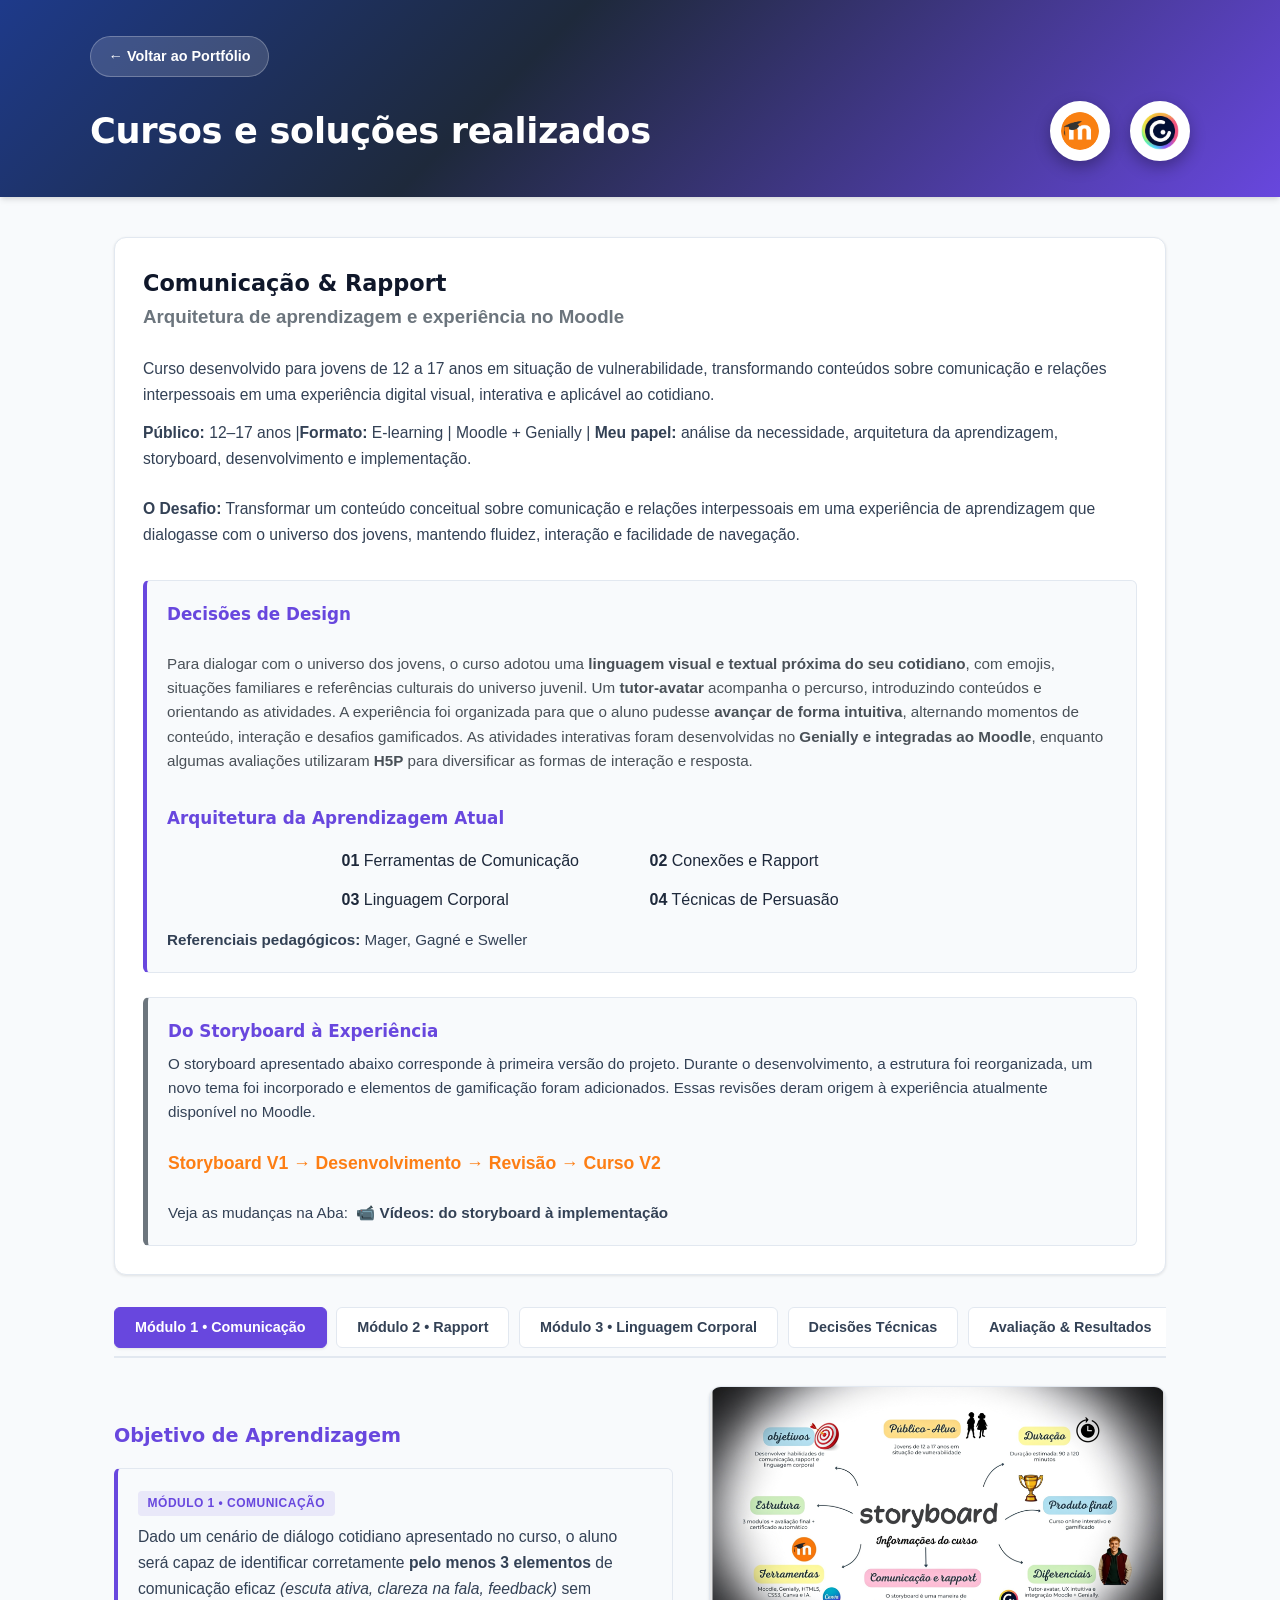
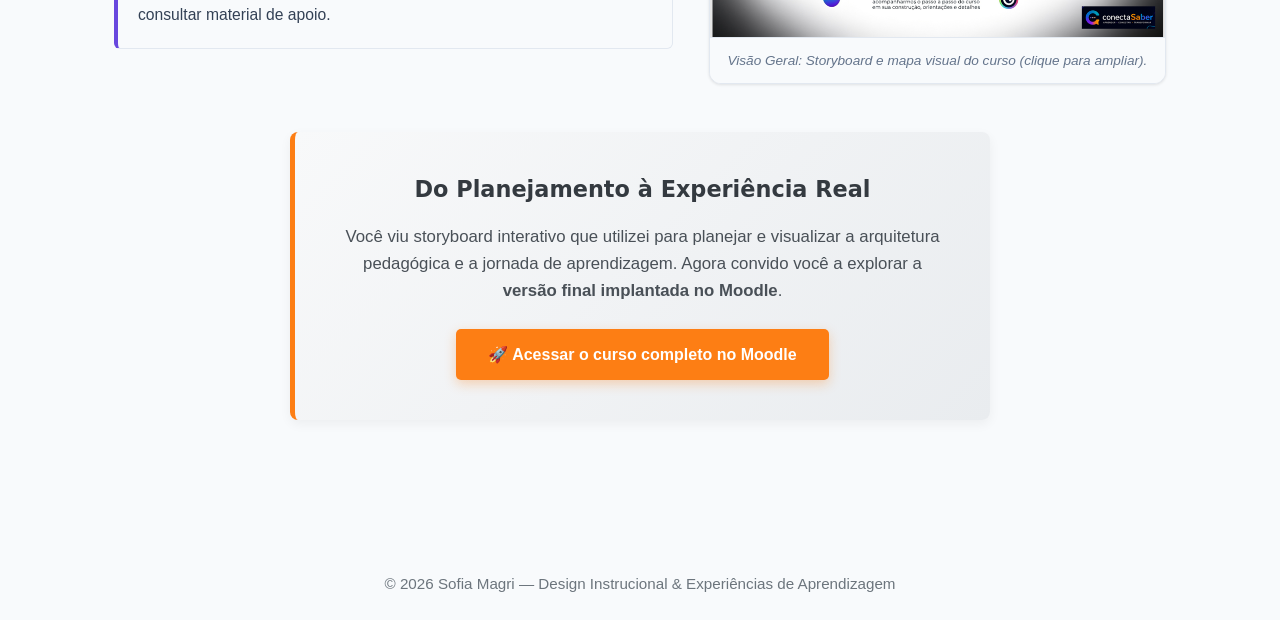
==== cursosesolucoes.html @ 4527cb28 "Add files via upload" ====
<!DOCTYPE html>
<html lang="pt-br">
<head>
    <meta charset="UTF-8">
    <meta name="viewport" content="width=device-width, initial-scale=1.0">
    <link rel="stylesheet" href="style.css">
    <link rel="stylesheet" href="cursosesolucoes.css">
    <link rel="icon" href="Imagens/html.ico.ico" type="image/x-icon">
    <title>Cursos e Soluções | Sofia Magri</title>
    <style>
        .rodape {
            text-align: center;
            padding: 2.5rem 1rem 1.5rem 1rem;
            color: #6c757d;
            font-size: 0.95rem;
            width: 100%;
        }

        /* Bloco de CTA centralizado */
        .container-cta-unico {
            margin: 3rem auto;
            max-width: 700px;
        }

        .cta-valor-moodle {
            background: linear-gradient(135deg, #f8f9fa 0%, #e9ecef 100%);
            border-left: 5px solid #fd7e14;
            padding: 2.5rem;
            border-radius: 8px;
            box-shadow: 0 4px 12px rgba(0,0,0,0.05);
            text-align: center;
        }

        .cta-valor-moodle h3 {
            color: #343a40;
            margin-bottom: 1rem;
            font-size: 1.4rem;
        }

        .cta-valor-moodle p {
            color: #495057;
            font-size: 1.05rem;
            line-height: 1.6;
            margin-bottom: 1.5rem;
        }

        .btn-moodle-destaque {
            display: inline-block;
            background-color: #fd7e14;
            color: #ffffff;
            padding: 0.8rem 2rem;
            border-radius: 5px;
            text-decoration: none;
            font-weight: bold;
            transition: background-color 0.2s ease, transform 0.2s ease;
        }

        .btn-moodle-destaque:hover {
            background-color: #e66c0d;
            transform: translateY(-2px);
        }
        
        /* Estilos auxiliares para listas nos novos cards */
        .lista-design {
            text-align: left;
            margin: 1rem auto;
            max-width: 600px;
            padding-left: 20px;
            line-height: 1.6;
        }
        .lista-arquitetura {
            text-align: left;
            list-style-type: none;
            margin: 1rem auto;
            max-width: 600px;
            padding: 0;
            line-height: 1.6;
        }
    </style>
</head>
<body>

    <!-- CABEÇALHO DO PROJETO -->
    <header class="header-projeto">
        <div class="header-inner">
            <nav class="nav-topo">
                <a href="index.html">← Voltar ao Portfólio</a>
            </nav>

            <div class="header-conteudo">
                <h1>Cursos e soluções realizados</h1>

                <!-- LOGOS EM DESTAQUE -->
                <div class="logos-integracao">
                    <img src="Imagens/moodle.png" alt="Logo Moodle" title="Integração Moodle">
                    <img src="Imagens/Genially.jpg" alt="Logo Genially" title="Conteúdo Interativo Genially">
                </div>
            </div>
        </div>
    </header>

    <main class="container-principal">

        <!-- INTRODUÇÃO & OBJETIVO GERAL -->
        <section class="secao-intro">
            <h2>Comunicação & Rapport </h2>
            <h3 style="color: #6c757d; margin-bottom: 1.5rem;">Arquitetura de aprendizagem e experiência no Moodle</h3>
            
            <p>Curso desenvolvido para jovens de 12 a 17 anos em situação de vulnerabilidade, transformando conteúdos sobre comunicação e relações interpessoais em uma experiência digital visual, interativa e aplicável ao cotidiano.</p>
            <p><strong>Público:</strong> 12–17 anos |<strong>Formato:</strong> E-learning |  Moodle + Genially |<strong> Meu papel:</strong> análise da necessidade, arquitetura da aprendizagem, storyboard, desenvolvimento e implementação.</p>

            <p style="margin-top: 1.5rem;"><strong>O Desafio:</strong> Transformar um conteúdo conceitual sobre comunicação e relações interpessoais em uma experiência de aprendizagem que dialogasse com o universo dos jovens, mantendo fluidez, interação e facilidade de navegação.</p>

            <!-- CARD 1: ARQUITETURA E DESIGN -->
            <div class="card-objetivo-geral" style="margin-top: 2rem;">
                <h3>Decisões de Design</h3>
                
                <p style="text-align: left; margin: 1.5rem 0; line-height: 1.6; color: #495057;">
                    Para dialogar com o universo dos jovens, o curso adotou uma <b>linguagem visual e textual próxima do seu cotidiano</b>, com emojis, situações familiares e referências culturais do universo juvenil. Um <b>tutor-avatar</b> acompanha o percurso, introduzindo conteúdos e orientando as atividades. A experiência foi organizada para que o aluno pudesse <b>avançar de forma intuitiva</b>, alternando momentos de conteúdo, interação e desafios gamificados. As atividades interativas foram desenvolvidas no <b>Genially e integradas ao Moodle</b>, enquanto algumas avaliações utilizaram <b>H5P</b> para diversificar as formas de interação e resposta.
                </p>

                <h3 style="margin-top: 2rem;">Arquitetura da Aprendizagem Atual</h3>
                
                <ul class="lista-arquitetura" style="display: grid; grid-template-columns: 1fr 1fr; gap: 0.8rem 1rem; text-align: left;">
                    <li><strong>01</strong> Ferramentas de Comunicação</li>
                    <li><strong>02</strong> Conexões e Rapport</li>
                    <li><strong>03</strong> Linguagem Corporal</li>
                    <li><strong>04</strong> Técnicas de Persuasão</li>
                </ul>
                
                <p style="margin-top: 1rem; text-align: left;"><strong>Referenciais pedagógicos:</strong> Mager, Gagné e Sweller</p>
            </div>
            
            <!-- CARD 2: STORYBOARD -->
            <div class="card-objetivo-geral" style="margin-top: 1.5rem; border-left: 5px solid #6c757d;">
                <h3>Do Storyboard à Experiência</h3>
                <p>O storyboard apresentado abaixo corresponde à primeira versão do projeto. Durante o desenvolvimento, a estrutura foi reorganizada, um novo tema foi incorporado e elementos de gamificação foram adicionados. Essas revisões deram origem à experiência atualmente disponível no Moodle.</p>
                <p style="margin: 1.5rem 0; font-weight: bold; font-size: 1.1rem; color: #fd7e14;">
                    Storyboard V1 &rarr; Desenvolvimento &rarr; Revisão &rarr; Curso V2
                </p>
                <p>Veja as mudanças na Aba: &nbsp;<strong>📹 Vídeos: do storyboard à implementação</strong></p>
            </div>
        </section>

        <!-- MENU DE NAVEGAÇÃO POR ABAS -->
        <div class="tabs-navegacao">
            <button class="tab-btn active" onclick="openTab(event, 'tab-mod1')">Módulo 1 • Comunicação</button>
            <button class="tab-btn" onclick="openTab(event, 'tab-mod2')">Módulo 2 • Rapport</button>
            <button class="tab-btn" onclick="openTab(event, 'tab-mod3')">Módulo 3 • Linguagem Corporal</button>
            <button class="tab-btn" onclick="openTab(event, 'tab-tecnicas')">Decisões Técnicas</button>
            <button class="tab-btn" onclick="openTab(event, 'tab-avaliacao')">Avaliação & Resultados</button>
            <button class="tab-btn" onclick="openTab(event, 'tab-video')">Vídeos: do Storyboard à implementação</button>
        </div>

        <!-- ABA 1: MÓDULO 1 -->
        <div id="tab-mod1" class="tab-pane active">
            <div class="grid-conteudo">
                <article class="conteudo-texto">
                    <h3>Objetivo de Aprendizagem</h3>
                    <div class="card-objetivo-modulo">
                        <span class="badge-modulo">Módulo 1 • Comunicação</span>
                        <p>Dado um cenário de diálogo cotidiano apresentado no curso, o aluno será capaz de identificar corretamente <strong>pelo menos 3 elementos</strong> de comunicação eficaz <em>(escuta ativa, clareza na fala, feedback)</em> sem consultar material de apoio.</p>
                    </div>
                </article>
                <aside class="sidebar-galeria">
                    <figure class="card-img">
                        <img src="Imagens/storyboard.png" alt="Capa Storyboard" class="zoomable">
                        <figcaption>Visão Geral: Storyboard e mapa visual do curso (clique para ampliar).</figcaption>
                    </figure>
                </aside>
            </div>
        </div>

        <!-- ABA 2: MÓDULO 2 -->
        <div id="tab-mod2" class="tab-pane">
            <div class="grid-conteudo">
                <article class="conteudo-texto">
                    <h3>Objetivo de Aprendizagem</h3>
                    <div class="card-objetivo-modulo">
                        <span class="badge-modulo orange-badge">Módulo 2 • Rapport</span>
                        <p>Diante de uma situação simulada de primeiro contato ou conflito leve, o aluno será capaz de aplicar <strong>pelo menos 2 técnicas</strong> de rapport trabalhadas no módulo <em>(espelhamento, validação emocional)</em> para propor uma resposta de aproximação empática.</p>
                    </div>
                </article>
                <aside class="sidebar-galeria">
                    <figure class="card-img">
                        <img src="Imagens/Slide_2.png" alt="Slide 2 Módulo 2" class="zoomable">
                        <figcaption>Painel de Boas-Vindas: Usabilidade e identidade visual do curso.</figcaption>
                    </figure>
                </aside>
            </div>
        </div>

        <!-- ABA 3: MÓDULO 3 -->
        <div id="tab-mod3" class="tab-pane">
            <div class="grid-conteudo">
                <article class="conteudo-texto">
                    <h3>Objetivo de Aprendizagem</h3>
                    <div class="card-objetivo-modulo">
                        <span class="badge-modulo">Módulo 3 • Linguagem Corporal</span>
                        <p>A partir de imagens ou vídeos curtos de interação social, o aluno será capaz de reconhecer corretamente <strong>pelo menos 4 sinais</strong> não-verbais <em>(postura, expressão facial, gestos, contato visual)</em> e relacioná-los ao estado emocional provável da pessoa.</p>
                    </div>
                </article>
                <aside class="sidebar-galeria">
                    <figure class="card-img">
                        <img src="Imagens/Slide_3.png" alt="Slide 3 Módulo 3" class="zoomable">
                        <figcaption>UX Pedagógica: Estrutura dos módulos e navegação do curso.</figcaption>
                    </figure>
                </aside>
            </div>
        </div>

        <!-- ABA 4: DECISÕES TÉCNICAS -->
        <div id="tab-tecnicas" class="tab-pane">
            <div class="grid-conteudo">
                <article class="conteudo-texto">
                    <h3>Integração & Arquitetura</h3>
                    <div class="card-objetivo-modulo">
                        <p>A integração entre MoodleCloud e Genially foi feita via recurso página sempre com incorporação, para o aluno não sair do AVA, permitindo que o tutor-avatar conduzisse o aluno entre as duas plataformas sem ruptura de experiência. O sistema de certificação automática foi configurado no Livro de Notas do Moodle, atribuindo peso por atividade conforme sua relevância para a nota final.</p>
                    </div>
                </article>
                <aside class="sidebar-galeria">
                    <figure class="card-img">
                        <img src="Imagens/Slide_4.jfif" alt="Slide 14 Decisões Técnicas" class="zoomable">
                        <figcaption>Arquitetura de Integração e Recursos de onboarding do Curso.</figcaption>
                    </figure>
                </aside>
            </div>
        </div>

        <!-- ABA 5: AVALIAÇÃO E RESULTADOS -->
        <div id="tab-avaliacao" class="tab-pane">
            <div class="grid-conteudo">
                <article class="conteudo-texto">
                    <h3>Impacto e Métricas</h3>
                    <div class="card-objetivo-modulo">
                        <p>Ao longo do curso, os alunos foram submetidos a avaliações formativas e somativas — fóruns, envio de tarefas em PDF, wikis — incluindo uma ação prática em encontro presencial.</p>
                        <p style="margin-top: 0.6rem;">Dos 16 alunos da primeira turma, os monitores reportaram avanço perceptível na comunicação dos cursandos; 2 deles obtiveram até mesmo bom desempenho em entrevistas de emprego logo após a conclusão do curso.</p>
                    </div>
                </article>
                <aside class="sidebar-galeria">
                    <figure class="card-img">
                        <img src="Imagens/slide_17.jfif" alt="Slide 17 Resultados" class="zoomable">
                        <figcaption>Gestão LMS: Configuração de avaliação no Livro de Notas.</figcaption>
                    </figure>
                </aside>
            </div>
        </div>
        
        <!-- ABA 6: VÍDEO (NOVO LAYOUT COM CARDS LADO A LADO) -->
        <div id="tab-video" class="tab-pane">
            <div class="grid-conteudo" style="display: block;">
                <article class="conteudo-texto" style="width: 100%;">
                    
                    <!-- TEXTO INTRODUTÓRIO SUPERIOR -->
                    <div style="margin-bottom: 2.5rem;">
                        <h3>Do Planejamento à Experiência Real: A Evolução do Projeto</h3>
                        <div class="card-objetivo-modulo" style="padding-top: 1.5rem; background: transparent; border: none; box-shadow: none; padding-left: 0; padding-right: 0;">
                            <p>Transformar um storyboard em uma experiência de aprendizagem no Moodle exige adaptar o planejamento às possibilidades do ambiente e à experiência de navegação do aluno.</p>
                            <p style="margin-top: 0.8rem;">Ao longo do desenvolvimento, a estrutura inicial (V1) foi refinada para incorporar maior fluidez na navegação, interações e elementos de gamificação, como avatar, níveis, ranking e recompensas.</p>
                            
                            <div style="margin-top: 1rem; padding-left: 1rem; border-left: 3px solid #fd7e14;">
                                <p style="font-weight: bold; color: #343a40; margin-bottom: 0.3rem;">V1 &rarr; V2</p>
                                <p style="margin-bottom: 0.3rem; color: #495057;">Storyboard e estrutura inicial &rarr; Experiência navegável e interativa</p>
                                <p style="font-size: 0.95rem; color: #6c757d;">Principais refinamentos: navegação &middot; interação &middot; gamificação &middot; progressão</p>
                            </div>

                            <p style="margin-top: 1rem;">O resultado é a versão final (V2), em que as decisões de Design Instrucional se traduzem em uma experiência digital mais interativa e orientada à progressão do aluno.</p>
                            <p style="margin-top: 0.8rem; font-weight: bold; color: #fd7e14;">A evolução do projeto pode ser observada na comparação entre as versões V1 e V2. Os walkthroughs abaixo complementam essa análise, apresentando as principais decisões e implementações:</p>
                        </div>
                    </div>

                    <!-- GRID DOS VÍDEOS (DUAS COLUNAS) -->
                    <div style="display: grid; grid-template-columns: repeat(auto-fit, minmax(320px, 1fr)); gap: 2rem;">
                        
                        <!-- CARD 1 -->
                        <div style="background-color: #ffffff; border: 1px solid #e9ecef; border-radius: 8px; padding: 1.5rem; box-shadow: 0 4px 6px rgba(0,0,0,0.05);">
                            <h4 style="color: #343a40; font-size: 1.1rem; margin-bottom: 1rem; border-bottom: 2px solid #fd7e14; padding-bottom: 0.5rem; display: inline-block;">🎬 Vídeo 1 — Do Storyboard à Primeira Implementação | 4:20 min</h4>
                            <p style="margin-top: 0.8rem; font-size: 0.95rem; color: #495057;">Apresento a configuração do ambiente Moodle e sua integração com o Genially, mostrando como o planejamento inicial se transforma em uma experiência navegável.</p>
                            <p style="margin-top: 1rem; font-weight: bold; font-size: 0.95rem; color: #343a40;">O que observar:</p>
                            
                            <ul class="lista-design" style="margin-top: 0.5rem; margin-bottom: 1.5rem; font-size: 0.9rem; color: #495057;">
                                <li>apresentação do avatar Léo como elemento de identificação e progressão;</li>
                                <li>organização hierárquica das informações na Aula 01;</li>
                                <li>primeiros elementos de gamificação;</li>
                                <li>atividades interativas desenvolvidas com H5P;</li>
                                <li>fóruns utilizados como espaços de interação e prática de competências socioemocionais.</li>
                            </ul>

                            <!-- IFRAME RESPONSIVO VÍDEO 1 -->
                            <div style="position: relative; padding-bottom: 56.25%; height: 0; overflow: hidden; border-radius: 6px;">
                                <iframe style="position: absolute; top: 0; left: 0; width: 100%; height: 100%;" src="https://www.youtube.com/embed/0l0Lg_sVTyk?si=ywVKsCvSYfIjBFLz" title="YouTube video player" frameborder="0" allow="accelerometer; autoplay; clipboard-write; encrypted-media; gyroscope; picture-in-picture; web-share" referrerpolicy="strict-origin-when-cross-origin" allowfullscreen></iframe>
                            </div>
                        </div>

                        <!-- CARD 2 -->
                        <div style="background-color: #ffffff; border: 1px solid #e9ecef; border-radius: 8px; padding: 1.5rem; box-shadow: 0 4px 6px rgba(0,0,0,0.05);">
                            <h4 style="color: #343a40; font-size: 1.1rem; margin-bottom: 1rem; border-bottom: 2px solid #fd7e14; padding-bottom: 0.5rem; display: inline-block;">🎬 Vídeo 2 — Refinamentos de Interação e Progressão | 5:42 min</h4>
                            <p style="margin-top: 0.8rem; font-size: 0.95rem; color: #495057;">Avanço para as aulas seguintes, mostrando como o conteúdo foi adaptado ao público jovem e às diferentes possibilidades de interação e avaliação.</p>
                            <p style="margin-top: 1rem; font-weight: bold; font-size: 0.95rem; color: #343a40;">O que observar:</p>
                            
                            <ul class="lista-design" style="margin-top: 0.5rem; margin-bottom: 1.5rem; font-size: 0.9rem; color: #495057;">
                                <li>timestamps para facilitar a navegação em vídeos mais longos;</li>
                                <li>recurso Livro para organizar conteúdos e estudos de caso em pequenas unidades;</li> 
                                <li>progressão da experiência por meio de níveis e recompensas;</li>
                                <li>desbloqueio de conteúdos em áudio, ampliando as possibilidades de interação com o conteúdo.</li>
                            </ul>

                            <!-- IFRAME RESPONSIVO VÍDEO 2 -->
                            <div style="position: relative; padding-bottom: 56.25%; height: 0; overflow: hidden; border-radius: 6px;">
                                <iframe style="position: absolute; top: 0; left: 0; width: 100%; height: 100%;" src="https://www.youtube.com/embed/GuyNO_a26iY?si=RYUrJyQaSaYZQ17O" title="YouTube video player" frameborder="0" allow="accelerometer; autoplay; clipboard-write; encrypted-media; gyroscope; picture-in-picture; web-share" referrerpolicy="strict-origin-when-cross-origin" allowfullscreen></iframe>
                            </div>
                        </div>
                    </div>

                    <!-- CAIXA DE MENSAGEM FINAL -->
                    <div style="background-color: #fff3cd; border-left: 4px solid #ffc107; padding: 1.5rem; margin-top: 3rem; border-radius: 4px; text-align: center;">
                        <p style="margin: 0; font-weight: bold; color: #856404; font-size: 1.1rem;">
                            Da V1 à V2, o storyboard deixa de ser apenas um plano de telas e passa a orientar uma experiência de aprendizagem real.
                        </p>
                    </div>

                </article>
            </div>
        </div>

        <!-- SEÇÃO FINAL: APENAS O CTA CENTRALIZADO -->
        <section class="container-cta-unico">
            <div class="cta-valor-moodle">
                <h3>Do Planejamento à Experiência Real</h3>
                <p>Você viu storyboard interativo que utilizei para planejar e visualizar a arquitetura pedagógica e a jornada de aprendizagem. Agora convido você a explorar a <strong>versão final implantada no Moodle</strong>.</p>
                <div>
                    <a href="#" target="_blank" class="btn-moodle-destaque">
                        🚀 Acessar o curso completo no Moodle
                    </a>
                </div>
            </div>
        </section>

    </main>

    <!-- MODAL DE ZOOM -->
    <div id="imageModal" class="modal">
        <span class="close-modal" id="btnCloseModal" title="Fechar visualização">&times;</span>
        <img class="modal-content" id="imgZoom" alt="Visualização ampliada">
        <div id="caption"></div>
    </div>

    <footer class="rodape">
        <p>© 2026 Sofia Magri —
        Design Instrucional &amp;
        Experiências de Aprendizagem</p>
    </footer>

    <script>
        function openTab(evt, tabId) {
            const tabPanes = document.querySelectorAll('.tab-pane');
            tabPanes.forEach(pane => pane.classList.remove('active'));
            const tabBtns = document.querySelectorAll('.tab-btn');
            tabBtns.forEach(btn => btn.classList.remove('active'));
            document.getElementById(tabId).classList.add('active');
            evt.currentTarget.classList.add('active');
        }

        const modal = document.getElementById("imageModal");
        const modalImg = document.getElementById("imgZoom");
        const captionText = document.getElementById("caption");
        const btnClose = document.getElementById("btnCloseModal");
        const images = document.querySelectorAll(".zoomable");

        images.forEach(img => {
            img.onclick = function () {
                modal.style.display = "flex";
                modalImg.src = this.src;
                captionText.innerHTML = this.nextElementSibling ? this.nextElementSibling.innerHTML : "";
            }
        });

        function closeModal() { modal.style.display = "none"; }
        btnClose.onclick = closeModal;
        modal.onclick = function (e) { if (e.target === modal || e.target === btnClose) closeModal(); }
        document.addEventListener('keydown', function (e) { if (e.key === 'Escape' && modal.style.display === 'flex') closeModal(); });
    </script>
</body>
</html>
---- style.css ----
/* ============================================================
   SOFIA MAGRI — PORTFÓLIO
   CSS ÚNICO — VERSÃO OTIMIZADA (HERO COMPACTO + CTA DINÂMICO)
   ============================================================ */


/* ============================================================
   VARIÁVEIS
   ============================================================ */

:root {
  --header-bg:
    linear-gradient(
      110deg,
      #1a2780 0%,
      #3535ab 50%,
      #6847de 100%
    );

  --body-bg: #f8fafc;
  --card-bg: #ffffff;
  --primary-purple: #5c3bc9;
  --primary-purple-light: #eef2ff;
  --accent-orange: #f26b1d;
  --accent-orange-dark: #d95a16;
  --text-dark: #1e293b;
  --text-muted: #64748b;
  --border-color: #e2e8f0;
  --font-title: 'Kaushan Script', cursive;
  --font-main: 'Plus Jakarta Sans', sans-serif;
}


/* ============================================================
   RESET
   ============================================================ */

* {
  box-sizing: border-box;
  margin: 0;
  padding: 0;
}

html {
  scroll-behavior: smooth;
}

body {
  background-color: var(--body-bg);
  color: var(--text-dark);
  font-family: var(--font-main);
  line-height: 1.6;
}


/* ============================================================
   HERO / CABEÇALHO (ALTURA REDUZIDA E COMPACTA)
   ============================================================ */

.top-header {
  background: var(--header-bg);
  color: #ffffff;
  padding: 2.2rem 1.5rem 4.8rem; /* Padding reduzido para diminuir a altura vertical */
  display: flex;
  justify-content: center;
  align-items: center;
  gap: 2.5rem;
  min-height: 180px; /* Reduzido de 250px */
}


/* ============================================================
   LOGO DA HERO
   ============================================================ */

.brand-logo {
  display: flex;
  align-items: center;
  justify-content: center;
  flex-shrink: 0;
}

.brand-logo img {
  height: 125px; /* Reduzido proporcionalmente para equilibrar o Hero */
  width: auto;
  max-width: 280px;
  object-fit: contain;
  display: block;
  filter: drop-shadow(0 4px 8px rgba(0, 0, 0, 0.18));
  transition: transform 0.3s ease;
}

.brand-logo img:hover {
  transform: scale(1.03);
}


/* ============================================================
   INFORMAÇÕES DA HERO
   ============================================================ */

.header-info {
  display: flex;
  flex-direction: column;
  justify-content: center;
}

.header-info h1 {
  font-family: var(--font-title);
  font-size: 2.8rem; /* Ajustado de 3.5rem para maior proporção */
  font-weight: 400;
  color: #ffffff;
  line-height: 1.1;
  margin-bottom: 0.2rem;
  text-shadow: 0 2px 4px rgba(0, 0, 0, 0.15);
}

.header-info p {
  font-size: 0.98rem;
  font-weight: 500;
  opacity: 0.95;
}

.header-info .separator {
  color: var(--accent-orange);
  margin: 0 0.45rem;
  font-weight: 800;
}


/* ============================================================
   FOTO + NAVEGAÇÃO
   ============================================================ */

.profile-nav-wrapper {
  max-width: 1050px;
  margin: -55px auto 3rem; /* Margem negativa recalibrada para a nova altura do Hero */
  display: flex;
  align-items: center;
  justify-content: center;
  gap: 1.8rem;
  padding: 0 1rem;
  position: relative;
  z-index: 5;
}


/* ============================================================
   FOTO DE PERFIL
   ============================================================ */

.profile-avatar {
  width: 155px; /* Reduzido levemente de 175px para alinhamento fluído */
  height: 155px;
  border-radius: 50%;
  border: 4px solid #ffffff;
  box-shadow: 0 6px 18px rgba(0, 0, 0, 0.12);
  object-fit: cover;
  background: #e2e8f0;
  transition: all 0.3s ease;
  flex-shrink: 0;
}

.profile-avatar:hover {
  border-color: var(--primary-purple);
  box-shadow: 0 6px 20px rgba(92, 59, 201, 0.35);
  transform: scale(1.03);
}


/* ============================================================
   NAVEGAÇÃO
   ============================================================ */

.nav-pill {
  background: #ffffff;
  padding: 0.5rem 0.8rem;
  border-radius: 50px;
  box-shadow: 0 4px 20px rgba(0, 0, 0, 0.06);
  display: flex;
  align-items: center;
  justify-content: center;
  gap: 0.4rem;
}

.nav-pill a {
  text-decoration: none;
  color: var(--text-muted);
  font-weight: 600;
  font-size: 0.95rem;
  padding: 0.6rem 1.2rem;
  border-radius: 30px;
  transition: all 0.2s ease;
  white-space: nowrap;
}

.nav-pill a.active {
  background: var(--primary-purple);
  color: #ffffff;
}

.nav-pill a:hover:not(.active) {
  color: var(--primary-purple);
  background: var(--primary-purple-light);
}


/* ============================================================
   CONTAINER PRINCIPAL
   ============================================================ */

.main-container {
  width: 100%;
  max-width: 950px;
  margin: 0 auto;
  padding: 0 1.5rem 4rem;
}


/* ============================================================
   FRASE PRINCIPAL
   ============================================================ */

.hero-statement {
  text-align: center;
  font-size: 1.55rem;
  font-weight: 800;
  color: var(--text-dark);
  max-width: 850px;
  margin: 2rem auto 1.8rem;
  line-height: 1.35;
  letter-spacing: -0.02em;
}


/* ============================================================
   PILLS DE COMPETÊNCIAS
   ============================================================ */

.pills-row {
  display: flex;
  justify-content: center;
  align-items: center;
  flex-wrap: wrap;
  gap: 0.6rem;
  margin-bottom: 3.8rem;
}

.tag-badge {
  background: #ffffff;
  border: 1px solid var(--border-color);
  color: var(--text-muted);
  padding: 0.45rem 1.1rem;
  border-radius: 20px;
  font-size: 0.88rem;
  font-weight: 600;
  transition: all 0.25s ease;
  cursor: default;
}

.tag-badge:hover {
  background-color: var(--primary-purple);
  color: #ffffff;
  border-color: var(--primary-purple);
  transform: translateY(-2px);
  box-shadow: 0 4px 12px rgba(92, 59, 201, 0.25);
}


/* ============================================================
   CARTÃO "POR QUE DESIGN INSTRUCIONAL?" + CTA ROXO PARA LARANJA
   ============================================================ */

.quote-card {
  background: #ffffff;
  border-left: 5px solid var(--accent-orange);
  padding: 2.2rem 2.5rem;
  border-radius: 0 16px 16px 0;
  box-shadow: 0 4px 16px rgba(0, 0, 0, 0.03);
  margin-bottom: 4rem;
}

.quote-card .card-subtitle {
  color: var(--accent-orange);
  font-size: 0.8rem;
  font-weight: 800;
  letter-spacing: 0.05em;
  text-transform: uppercase;
  margin-bottom: 0.8rem;
}

.quote-card h3 {
  font-size: 1.3rem;
  font-weight: 800;
  color: var(--text-dark);
  margin-bottom: 0.8rem;
  line-height: 1.4;
}

.quote-card p {
  color: var(--text-muted);
  font-size: 0.95rem;
  margin-bottom: 1.5rem;
}

/* CTA Estilizado: Padrão Roxo -> Hover Laranja */
.quote-card a.btn-quote,
.quote-card a {
  background-color: var(--primary-purple);
  color: #ffffff;
  padding: 0.75rem 1.4rem;
  border-radius: 8px;
  text-decoration: none;
  font-weight: 700;
  font-size: 0.92rem;
  display: inline-flex;
  align-items: center;
  gap: 0.4rem;
  transition: background-color 0.25s ease, transform 0.25s ease, box-shadow 0.25s ease;
}

.quote-card a.btn-quote:hover,
.quote-card a:hover {
  background-color: var(--accent-orange);
  color: #ffffff;
  transform: translateY(-2px);
  box-shadow: 0 4px 14px rgba(242, 107, 29, 0.35);
}


/* ============================================================
   TÍTULOS DE SEÇÃO
   ============================================================ */

.section-title-group {
  text-align: center;
  margin-bottom: 2.5rem;
}

.section-title-group h2 {
  font-size: 1.9rem;
  font-weight: 800;
  color: var(--text-dark);
  margin-bottom: 0.4rem;
}

.section-title-group p {
  color: var(--text-muted);
  font-size: 0.95rem;
}


/* ============================================================
   PROJETOS
   ============================================================ */

.projects-grid {
  display: grid;
  grid-template-columns: repeat(auto-fit, minmax(380px, 1fr));
  gap: 1.8rem;
  margin-bottom: 4.5rem;
}

.project-card {
  background: #ffffff;
  border-radius: 16px;
  padding: 2rem;
  border: 1px solid var(--border-color);
  box-shadow: 0 4px 12px rgba(0, 0, 0, 0.02);
  display: flex;
  flex-direction: column;
  align-items: flex-start;
  transition: transform 0.25s ease, box-shadow 0.25s ease;
}

.project-card:hover {
  transform: translateY(-4px);
  box-shadow: 0 8px 24px rgba(0, 0, 0, 0.06);
}

.project-badge {
  background: var(--primary-purple-light);
  color: var(--primary-purple);
  font-size: 0.75rem;
  font-weight: 800;
  padding: 0.35rem 0.8rem;
  border-radius: 12px;
  text-transform: uppercase;
  letter-spacing: 0.03em;
  margin-bottom: 1rem;
}

.project-card h3 {
  font-size: 1.3rem;
  font-weight: 800;
  color: var(--text-dark);
  margin-bottom: 0.6rem;
}

.project-card p {
  color: var(--text-muted);
  font-size: 0.92rem;
  margin-bottom: 1.5rem;
  flex-grow: 1;
}


/* ============================================================
   BOTÃO DE PROJETO
   ============================================================ */

.btn-project {
  background: var(--accent-orange);
  color: #ffffff;
  padding: 0.75rem 1.4rem;
  border-radius: 8px;
  text-decoration: none;
  font-weight: 700;
  font-size: 0.9rem;
  transition: background 0.2s ease, transform 0.2s ease;
}

.btn-project:hover {
  background: var(--accent-orange-dark);
  transform: translateY(-1px);
}


/* ============================================================
   COMPETÊNCIAS
   ============================================================ */

.skills-grid {
  display: grid;
  grid-template-columns: repeat(auto-fit, minmax(200px, 1fr));
  gap: 1.2rem;
  margin-bottom: 4rem;
}

.skill-box {
  background: #ffffff;
  border-radius: 14px;
  padding: 1.6rem;
  border: 1px solid var(--border-color);
  box-shadow: 0 2px 8px rgba(0, 0, 0, 0.02);
  transition: transform 0.25s ease, border-color 0.25s ease;
}

.skill-box:hover {
  transform: translateY(-3px);
  border-color: var(--primary-purple);
}


/* ============================================================
   ÍCONES SVG — CAIXA
   ============================================================ */

.skill-icon {
  width: 44px;
  height: 44px;
  border-radius: 9px;
  background: var(--primary-purple-light);
  color: var(--primary-purple);
  display: flex;
  align-items: center;
  justify-content: center;
  margin-bottom: 1rem;
  flex-shrink: 0;
  transition: background-color 0.25s ease, transform 0.25s ease;
}

.skill-box:hover .skill-icon {
  background: #e5e9ff;
  transform: translateY(-1px);
}


/* ============================================================
   ÍCONES SVG — DESENHO
   ============================================================ */

.skill-icon svg {
  width: 23px;
  height: 23px;
  display: block;
  fill: currentColor;
  flex-shrink: 0;
}


/* ============================================================
   TÍTULO DOS CARDS
   ============================================================ */

.skill-box h4 {
  font-size: 1.05rem;
  font-weight: 800;
  color: var(--text-dark);
  margin-bottom: 0.6rem;
}

.skill-box p {
  font-size: 0.85rem;
  color: var(--text-muted);
  line-height: 1.5;
}


/* ============================================================
   RODAPÉ
   ============================================================ */

.site-footer {
  width: 100%;
  background: #ffffff;
  border-top: 1px solid var(--border-color);
}


/* ============================================================
   IMAGENS DO RODAPÉ
   ============================================================ */

.footer-images {
  max-width: 950px;
  margin: 0 auto;
  padding: 2.5rem 1.5rem 1rem;
  display: flex;
  justify-content: center;
  align-items: center;
  flex-wrap: wrap;
  gap: 1.5rem;
}

.footer-images img {
  max-width: 180px;
  max-height: 90px;
  width: auto;
  height: auto;
  object-fit: contain;
  display: block;
  transition: transform 0.25s ease, opacity 0.25s ease;
}

.footer-images img:hover {
  transform: translateY(-3px);
  opacity: 0.85;
}


/* ============================================================
   COPYRIGHT
   ============================================================ */

.footer-bottom {
  text-align: center;
  padding: 2rem 1rem 2.5rem;
}

.footer-bottom p {
  color: var(--text-muted);
  font-size: 0.88rem;
}


/* ============================================================
   RESPONSIVIDADE — TABLETS
   ============================================================ */

@media (max-width: 800px) {
  .top-header {
    padding: 2rem 1.5rem 4.5rem;
    gap: 1.8rem;
  }

  .brand-logo img {
    height: 105px;
    max-width: 220px;
  }

  .header-info h1 {
    font-size: 2.4rem;
  }

  .header-info p {
    font-size: 0.88rem;
  }

  .profile-nav-wrapper {
    flex-direction: column;
    margin-top: -50px;
  }

  .nav-pill {
    flex-wrap: wrap;
    border-radius: 20px;
    max-width: 100%;
  }
}


/* ============================================================
   RESPONSIVIDADE — CELULAR
   ============================================================ */

@media (max-width: 600px) {
  .top-header {
    flex-direction: column;
    text-align: center;
    padding: 2rem 1.2rem 4.8rem;
    gap: 1rem;
  }

  .brand-logo img {
    height: 100px;
    max-width: 210px;
  }

  .header-info h1 {
    font-size: 2.2rem;
  }

  .header-info p {
    font-size: 0.82rem;
    line-height: 1.6;
  }

  .header-info .separator {
    margin: 0 0.2rem;
  }

  .profile-nav-wrapper {
    margin: -45px auto 2.5rem;
    padding: 0 0.8rem;
  }

  .profile-avatar {
    width: 130px;
    height: 130px;
  }

  .nav-pill {
    width: 100%;
    padding: 0.5rem;
    gap: 0.2rem;
    justify-content: center;
  }

  .nav-pill a {
    font-size: 0.78rem;
    padding: 0.55rem 0.65rem;
  }

  .main-container {
    padding: 0 1rem 3rem;
  }

  .hero-statement {
    font-size: 1.25rem;
    margin-top: 1.2rem;
  }

  .pills-row {
    margin-bottom: 2.5rem;
  }

  .tag-badge {
    font-size: 0.8rem;
    padding: 0.4rem 0.8rem;
  }

  .quote-card {
    padding: 1.6rem 1.4rem;
  }

  .quote-card h3 {
    font-size: 1.15rem;
  }

  .projects-grid {
    grid-template-columns: 1fr;
  }

  .project-card {
    padding: 1.5rem;
  }

  .section-title-group h2 {
    font-size: 1.6rem;
  }

  .skills-grid {
    grid-template-columns: 1fr;
  }

  .skill-icon {
    width: 44px;
    height: 44px;
    border-radius: 9px;
  }

  .skill-icon svg {
    width: 23px;
    height: 23px;
  }

  .footer-images {
    padding: 2rem 1rem 0.5rem;
    gap: 1rem;
  }

  .footer-images img {
    max-width: 130px;
    max-height: 70px;
  }
}


/* ============================================================
   ACESSIBILIDADE
   ============================================================ */

a:focus-visible,
button:focus-visible {
  outline: 3px solid var(--accent-orange);
  outline-offset: 3px;
}
---- cursosesolucoes.css ----
/* ==========================================================================
   DEFINIÇÃO DAS VARIÁVEIS DA MARCA (CONECTASABER)
   ========================================================================== */
:root {
    --cs-navy-dark: #0f172a;
    --cs-navy-med: #1e293b;
    --cs-purple: #6847de;
    --cs-orange: #fd7e14;
    --bg-card: #ffffff;
    --border-color: #e2e8f0;
    --text-main: #334155;
    --text-muted: #64748b;
    --font-heading: 'Segoe UI', system-ui, -apple-system, sans-serif;
    --shadow-sm: 0 1px 3px rgba(0, 0, 0, 0.1);
    --shadow-md: 0 4px 6px -1px rgba(0, 0, 0, 0.1), 0 2px 4px -1px rgba(0, 0, 0, 0.06);
    --shadow-hover: 0 10px 15px -3px rgba(0, 0, 0, 0.1);
    --radius-sm: 6px;
    --radius-md: 12px;
    --radius-pill: 9999px;
    --transition: all 0.25s ease;
}

/* ==========================================================================
   PÁGINA DE PROJETO: CURSOS E SOLUÇÕES
   ========================================================================== */

/* Header com gradiente ajustado para bater com a Home */
.header-projeto {
    background: linear-gradient(135deg, #1e3a8a 0%, var(--cs-navy-med) 40%, var(--cs-purple) 100%);
    color: #ffffff;
    padding: 2.25rem 1.5rem;
    box-shadow: var(--shadow-md);
    margin-bottom: 2.5rem;
}

.header-inner {
    max-width: 1100px;
    margin: 0 auto;
}

.nav-topo a {
    display: inline-flex;
    align-items: center;
    color: #ffffff;
    background-color: rgba(255, 255, 255, 0.15);
    padding: 0.5rem 1.1rem;
    border-radius: var(--radius-pill);
    text-decoration: none;
    font-weight: 600;
    font-size: 0.9rem;
    transition: var(--transition);
    margin-bottom: 1.5rem;
    border: 1px solid rgba(255, 255, 255, 0.25);
}

.nav-topo a:hover {
    background-color: var(--cs-orange);
    border-color: var(--cs-orange);
    transform: translateX(-4px);
}

.header-conteudo {
    display: flex;
    justify-content: space-between;
    align-items: center;
    flex-wrap: wrap;
    gap: 1.5rem;
}

.header-conteudo h1 {
    font-family: var(--font-heading);
    font-size: 2.2rem;
    font-weight: 700;
    color: #ffffff;
    letter-spacing: -0.01em;
    margin: 0;
}

/* ==========================================================================
   LOGOTIPOS MOODLE E GENIALLY
   ========================================================================== */
.logos-integracao {
    display: flex;
    gap: 1.25rem;
    align-items: center;
}

.logos-integracao img {
    width: 60px;
    height: 60px;
    object-fit: contain;
    background: #ffffff;
    padding: 8px;
    border-radius: 50%;
    box-shadow: 0 6px 16px rgba(0, 0, 0, 0.3);
    border: 3px solid #ffffff;
    transition: var(--transition);
}

.logos-integracao img:hover {
    transform: scale(1.1);
    box-shadow: 0 8px 20px rgba(0, 0, 0, 0.4);
}

/* ==========================================================================
   LAYOUT PRINCIPAL E INTRODUÇÃO
   ========================================================================== */
.container-principal {
    max-width: 1100px;
    margin: 0 auto;
    padding: 0 1.5rem 4rem;
}

.secao-intro {
    background: var(--bg-card);
    border: 1px solid var(--border-color);
    border-radius: var(--radius-md);
    padding: 1.75rem;
    margin-bottom: 2rem;
    box-shadow: var(--shadow-sm);
}

.secao-intro h2 {
    font-family: var(--font-heading);
    font-size: 1.4rem;
    margin-top: 0;
    color: var(--cs-navy-dark);
}

.secao-intro p {
    font-size: 0.98rem;
    line-height: 1.65;
    margin-bottom: 0.8rem;
    color: var(--text-main);
}

.destaque-roxo {
    color: var(--cs-purple);
    font-weight: 600;
}

.card-objetivo-geral {
    background: #f8fafc;
    border: 1px solid var(--border-color);
    border-left: 4px solid var(--cs-purple);
    border-radius: var(--radius-sm);
    padding: 1.25rem;
    margin-top: 1.25rem;
}

.card-objetivo-geral h3 {
    color: var(--cs-purple);
    font-family: var(--font-heading);
    font-size: 1.05rem;
    font-weight: 700;
    margin-top: 0;
    margin-bottom: 0.4rem;
}

.card-objetivo-geral p {
    margin: 0;
    color: var(--text-main);
    font-size: 0.95rem;
    line-height: 1.6;
}

/* ==========================================================================
   SISTEMA DE ABAS INTERATIVAS
   ========================================================================== */
.tabs-navegacao {
    display: flex;
    gap: 0.6rem;
    overflow-x: auto;
    border-bottom: 2px solid var(--border-color);
    margin-bottom: 1.75rem;
    padding-bottom: 0.5rem;
    scrollbar-width: thin;
}

.tab-btn {
    background: var(--bg-card);
    border: 1px solid var(--border-color);
    padding: 0.7rem 1.25rem;
    border-radius: var(--radius-sm);
    font-weight: 600;
    font-size: 0.9rem;
    color: var(--text-main);
    cursor: pointer;
    white-space: nowrap;
    transition: var(--transition);
    font-family: inherit;
}

.tab-btn:hover {
    border-color: var(--cs-purple);
    color: var(--cs-purple);
}

.tab-btn.active {
    background-color: var(--cs-purple);
    color: #ffffff;
    border-color: var(--cs-purple);
    box-shadow: var(--shadow-sm);
}

.tab-pane {
    display: none;
    animation: fadeIn 0.35s ease-in-out;
}

.tab-pane.active {
    display: block;
}

@keyframes fadeIn {
    from { opacity: 0; transform: translateY(6px); }
    to { opacity: 1; transform: translateY(0); }
}

.grid-conteudo {
    display: grid;
    grid-template-columns: 1fr;
    gap: 2.25rem;
}

@media (min-width: 900px) {
    .grid-conteudo {
        grid-template-columns: 1.1fr 0.9fr;
        align-items: center;
    }
}

.conteudo-texto {
    display: flex;
    flex-direction: column;
    gap: 1rem;
}

.conteudo-texto h3 {
    font-family: var(--font-heading);
    color: var(--cs-purple);
    font-size: 1.2rem;
    font-weight: 700;
    margin: 0;
}

.conteudo-texto p {
    color: var(--text-main);
    font-size: 0.98rem;
    line-height: 1.65;
    margin: 0;
}

/* ==========================================================================
   CARDS DE OBJETIVOS E MÓDULOS
   ========================================================================== */
.card-objetivo-modulo {
    background: #f8fafc;
    border-left: 4px solid var(--cs-purple);
    border-radius: var(--radius-sm);
    padding: 1.25rem;
    border-top: 1px solid var(--border-color);
    border-right: 1px solid var(--border-color);
    border-bottom: 1px solid var(--border-color);
    transition: var(--transition);
}

.card-objetivo-modulo:hover {
    transform: translateX(4px);
    box-shadow: var(--shadow-sm);
}

.badge-modulo {
    display: inline-block;
    font-size: 0.75rem;
    font-weight: 700;
    color: var(--cs-purple);
    text-transform: uppercase;
    letter-spacing: 0.04em;
    margin-bottom: 0.5rem;
    background: rgba(104, 71, 222, 0.1);
    padding: 0.2rem 0.6rem;
    border-radius: 4px;
}

.badge-modulo.orange-badge {
    color: var(--cs-orange);
    background: rgba(253, 126, 20, 0.1);
}

/* ==========================================================================
   SIDEBAR GALERIA (IMAGENS DA ABA)
   ========================================================================== */
.sidebar-galeria {
    display: flex;
    flex-direction: column;
}

.card-img {
    background: var(--bg-card);
    border: 1px solid var(--border-color);
    border-radius: var(--radius-md);
    overflow: hidden;
    box-shadow: var(--shadow-sm);
    transition: var(--transition);
}

.card-img:hover {
    box-shadow: var(--shadow-hover);
    border-color: var(--cs-purple);
}

.card-img img {
    width: 100%;
    height: 250px;
    object-fit: cover;
    display: block;
    cursor: pointer;
    transition: var(--transition);
}

.card-img img:hover {
    transform: scale(1.02);
}

.card-img figcaption {
    font-size: 0.85rem;
    color: var(--text-muted);
    padding: 0.75rem 1rem;
    background: #f8fafc;
    border-top: 1px solid var(--border-color);
    font-style: italic;
    text-align: center;
}

/* ==========================================================================
   SEÇÃO FINAL: SCROLL DE DEPOIMENTOS + CTA LADO A LADO
   ========================================================================== */
.container-cta-recomendacoes {
    display: flex;
    gap: 2rem;
    align-items: stretch;
    margin: 3rem auto;
    max-width: 1000px;
}

/* Scroll de Depoimentos (Esquerda) */
.scroll-recomendacoes {
    flex: 1;
    height: 320px;
    overflow-y: auto;
    border: 1px solid var(--border-color);
    padding: 1.5rem;
    border-radius: 8px;
    background: var(--bg-card);
    box-shadow: var(--shadow-sm);
    scrollbar-width: thin;
    scrollbar-color: var(--cs-orange) #f1f5f9;
}

.scroll-recomendacoes::-webkit-scrollbar {
    width: 8px;
}

.scroll-recomendacoes::-webkit-scrollbar-track {
    background: #f1f5f9;
    border-radius: 4px;
}

.scroll-recomendacoes::-webkit-scrollbar-thumb {
    background-color: var(--cs-orange);
    border-radius: 4px;
}

.scroll-recomendacoes h3 {
    font-size: 1.2rem;
    color: var(--cs-navy-dark);
    margin-top: 0;
    margin-bottom: 1rem;
    font-family: var(--font-heading);
}

/* Bloco de CTA Laranja (Direita) */
.cta-valor-moodle {
    flex: 1;
    background: linear-gradient(135deg, #f8f9fa 0%, #e9ecef 100%);
    border-left: 5px solid var(--cs-orange);
    padding: 2rem;
    border-radius: 8px;
    box-shadow: var(--shadow-sm);
    text-align: center;
    display: flex;
    flex-direction: column;
    justify-content: center;
    transition: var(--transition);
}

.cta-valor-moodle:hover {
    box-shadow: var(--shadow-hover);
}

.cta-valor-moodle h3 {
    color: var(--cs-navy-dark);
    margin-top: 0;
    margin-bottom: 1rem;
    font-size: 1.4rem;
    font-family: var(--font-heading);
}

.cta-valor-moodle p {
    color: var(--text-main);
    font-size: 1.05rem;
    line-height: 1.6;
    margin-bottom: 1.5rem;
}

.btn-moodle-destaque {
    display: inline-block;
    background-color: var(--cs-orange);
    color: #ffffff;
    padding: 0.8rem 2rem;
    border-radius: 5px;
    text-decoration: none;
    font-weight: bold;
    box-shadow: 0 4px 12px rgba(253, 126, 20, 0.3);
    transition: background-color 0.2s ease, transform 0.2s ease, box-shadow 0.2s ease;
}

.btn-moodle-destaque:hover {
    background-color: #e66c0d;
    transform: translateY(-2px);
    box-shadow: 0 6px 16px rgba(253, 126, 20, 0.4);
}

/* ==========================================================================
   RODAPÉ
   ========================================================================== */
.rodape {
    text-align: center;
    padding: 2.5rem 1rem 1.5rem 1rem;
    color: var(--text-muted);
    font-size: 0.95rem;
    width: 100%;
}

/* ==========================================================================
   MODAL DE ZOOM & BOTÃO DE FECHAR
   ========================================================================== */
.modal {
    display: none;
    position: fixed;
    z-index: 2000;
    left: 0;
    top: 0;
    width: 100%;
    height: 100%;
    background-color: rgba(15, 23, 42, 0.92);
    backdrop-filter: blur(6px);
    align-items: center;
    justify-content: center;
    flex-direction: column;
    padding: 2rem;
}

.modal-content {
    max-width: 90%;
    max-height: 80vh;
    border-radius: var(--radius-md);
    box-shadow: 0 10px 30px rgba(0, 0, 0, 0.5);
    object-fit: contain;
}

#caption {
    margin-top: 1rem;
    color: #ffffff;
    font-size: 0.95rem;
    text-align: center;
    max-width: 600px;
}

.close-modal {
    position: absolute;
    top: 1.25rem;
    right: 2rem;
    color: #ffffff;
    font-size: 3rem;
    font-weight: 300;
    cursor: pointer;
    line-height: 1;
    transition: var(--transition);
    user-select: none;
    z-index: 2001;
}

.close-modal:hover {
    color: var(--cs-orange);
    transform: scale(1.15);
}

/* ==========================================================================
   RESPONSIVIDADE
   ========================================================================== */
@media (max-width: 768px) {
    .container-cta-recomendacoes {
        flex-direction: column;
    }

    .scroll-recomendacoes {
        height: 280px;
    }

    .header-conteudo {
        flex-direction: column;
        align-items: flex-start;
    }

    .header-conteudo h1 {
        font-size: 1.7rem;
    }

    .close-modal {
        top: 1rem;
        right: 1.25rem;
        font-size: 2.5rem;
    }
}
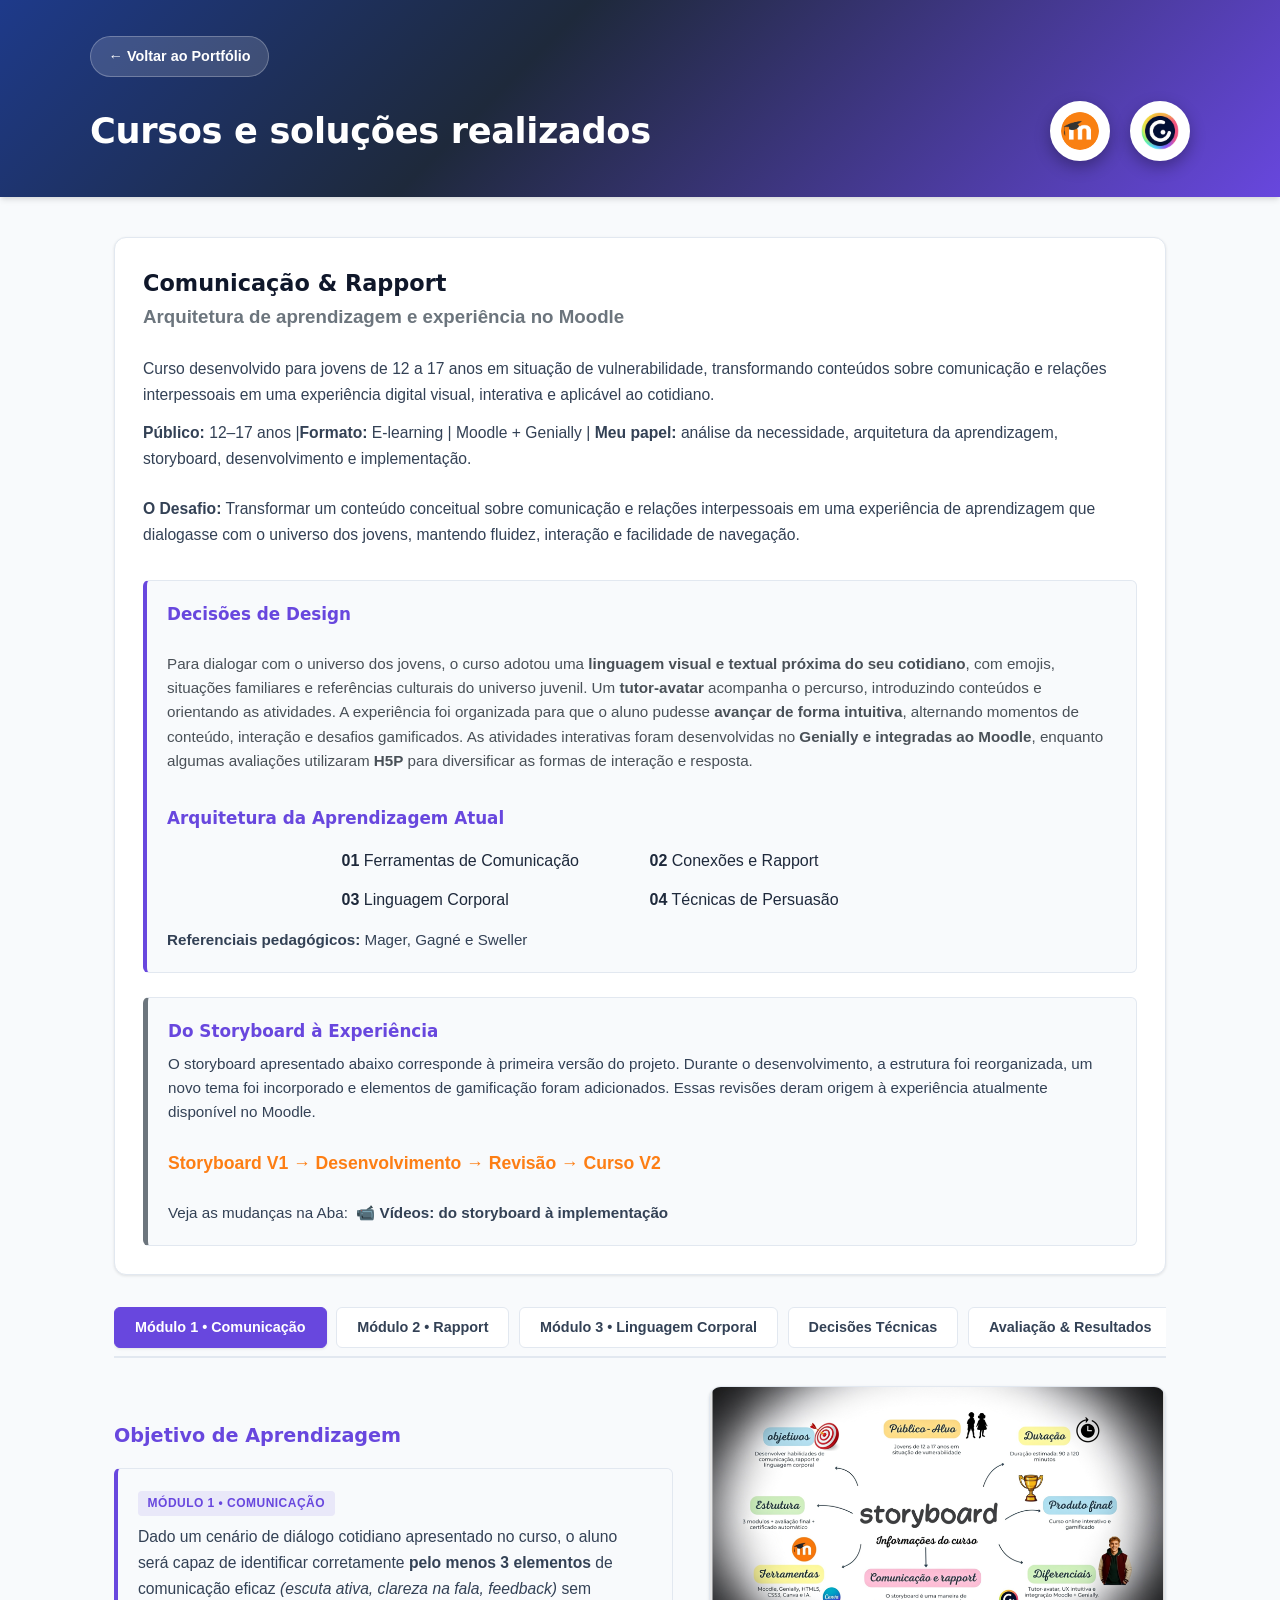
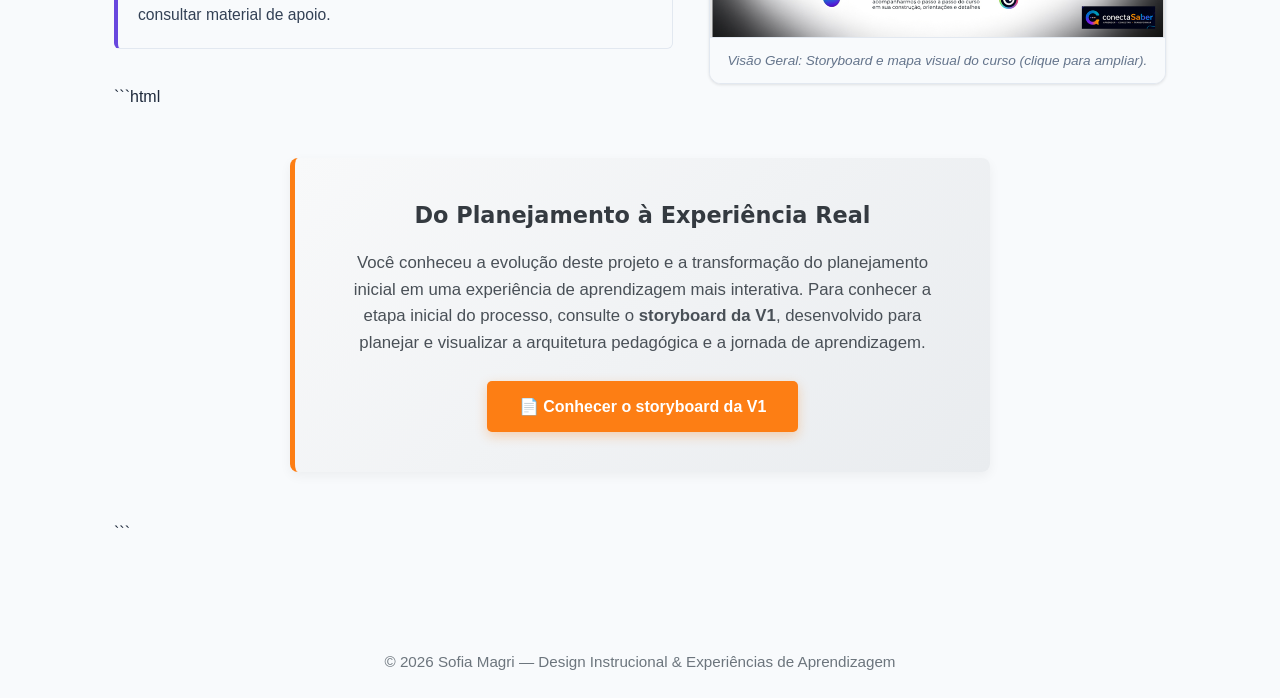
==== commit b384867f: "Add files via upload" ====
--- a/cursosesolucoes.html
+++ b/cursosesolucoes.html
@@ -323,18 +323,21 @@
             </div>
         </div>
 
-        <!-- SEÇÃO FINAL: APENAS O CTA CENTRALIZADO -->
-        <section class="container-cta-unico">
-            <div class="cta-valor-moodle">
-                <h3>Do Planejamento à Experiência Real</h3>
-                <p>Você viu storyboard interativo que utilizei para planejar e visualizar a arquitetura pedagógica e a jornada de aprendizagem. Agora convido você a explorar a <strong>versão final implantada no Moodle</strong>.</p>
-                <div>
-                    <a href="#" target="_blank" class="btn-moodle-destaque">
-                        🚀 Acessar o curso completo no Moodle
-                    </a>
-                </div>
-            </div>
-        </section>
+        ```html
+<!-- SEÇÃO FINAL: CTA PARA O STORYBOARD DA V1 -->
+<section class="container-cta-unico">
+    <div class="cta-valor-moodle">
+        <h3>Do Planejamento à Experiência Real</h3>
+        <p>Você conheceu a evolução deste projeto e a transformação do planejamento inicial em uma experiência de aprendizagem mais interativa. Para conhecer a etapa inicial do processo, consulte o <strong>storyboard da V1</strong>, desenvolvido para planejar e visualizar a arquitetura pedagógica e a jornada de aprendizagem.</p>
+        <div>
+            <a href="Imagens/storyboard do curso PDF.pdf" target="_blank" class="btn-moodle-destaque">
+                📄 Conhecer o storyboard da V1
+            </a>
+        </div>
+    </div>
+</section>
+```
+
 
     </main>
 
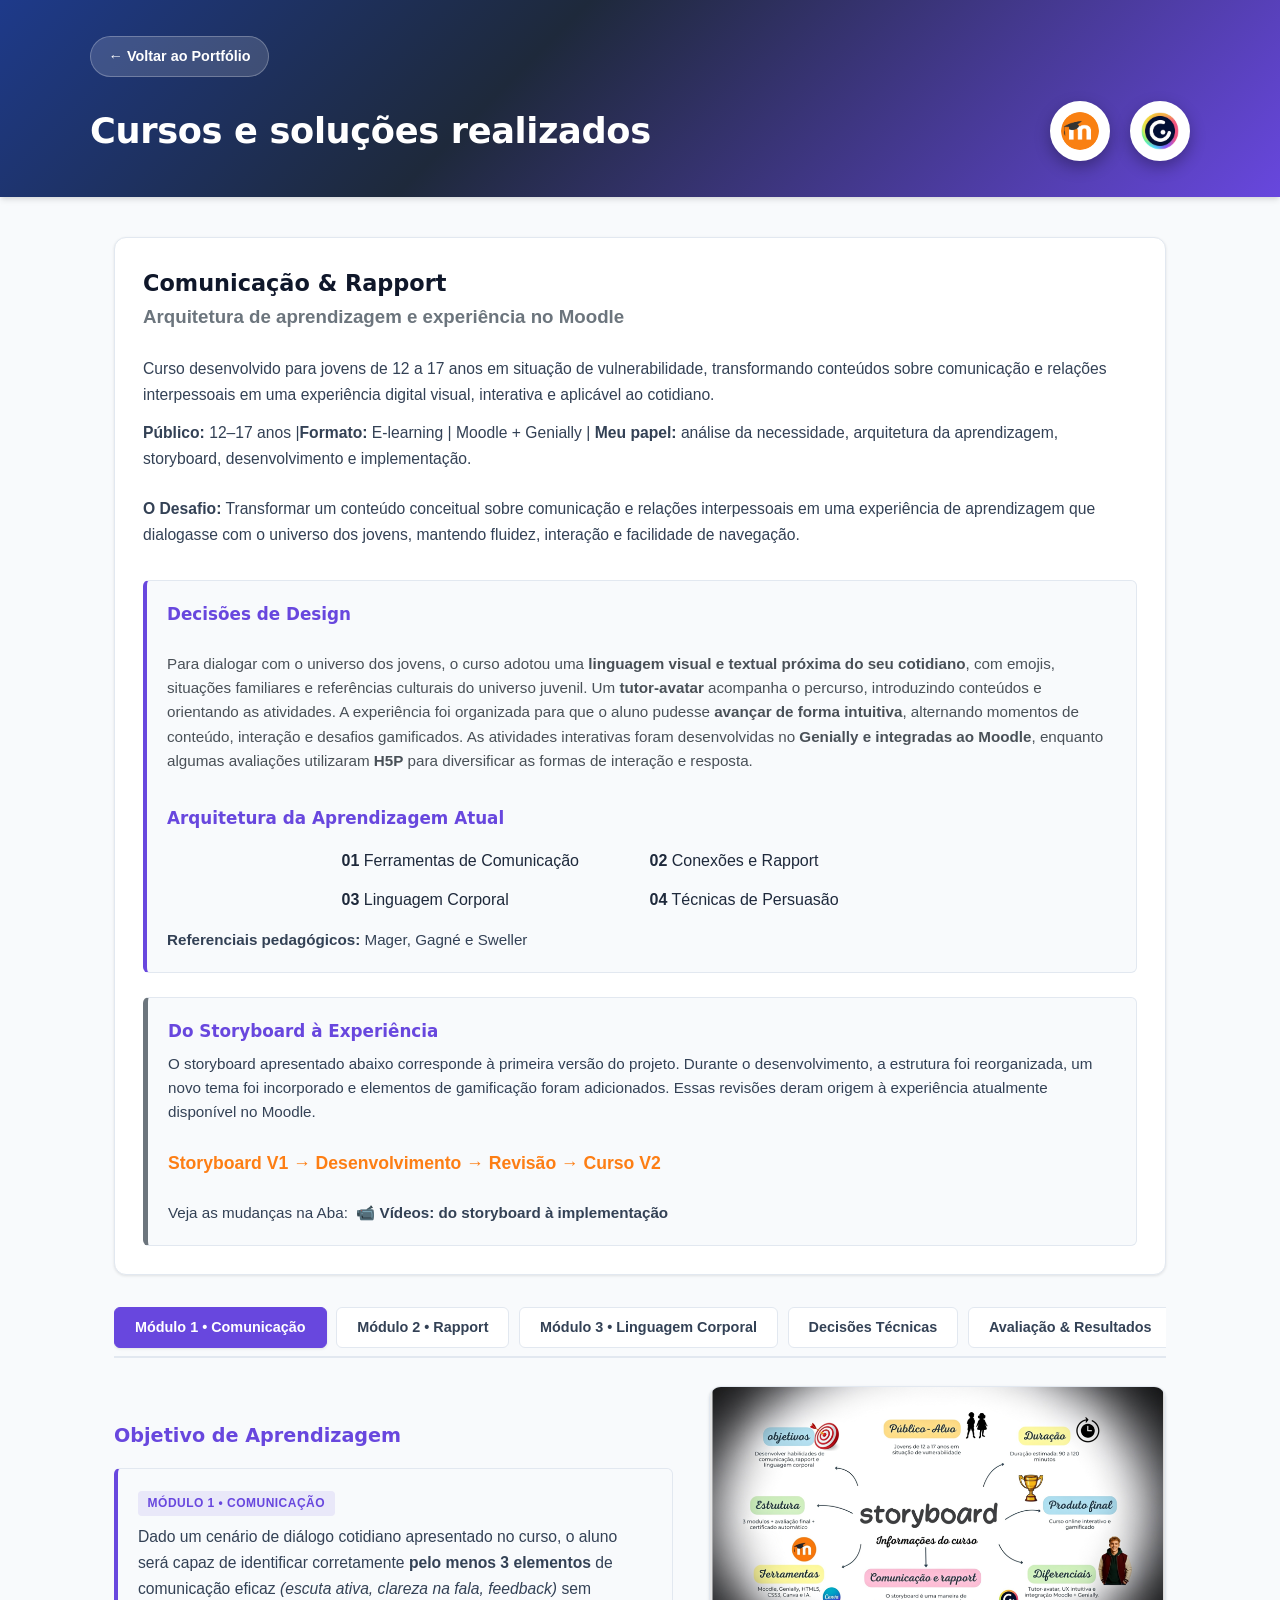
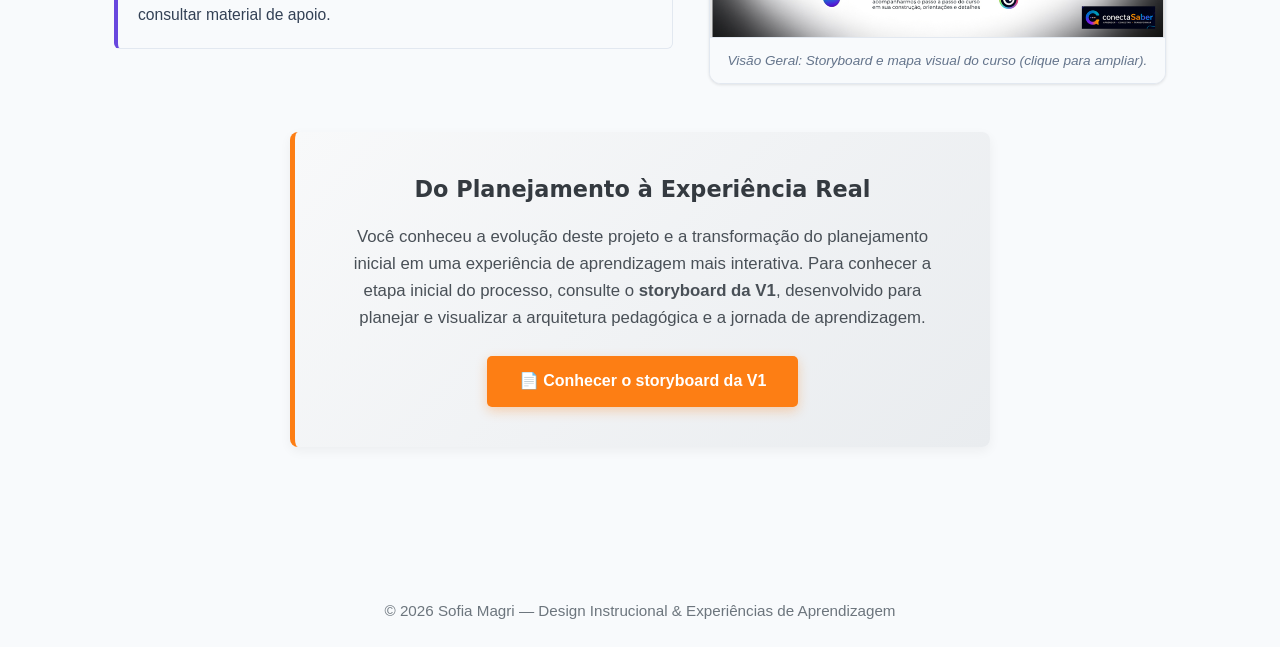
==== commit 8bc366e1: "Add files via upload" ====
--- a/cursosesolucoes.html
+++ b/cursosesolucoes.html
@@ -323,7 +323,7 @@
             </div>
         </div>
 
-        ```html
+       
 <!-- SEÇÃO FINAL: CTA PARA O STORYBOARD DA V1 -->
 <section class="container-cta-unico">
     <div class="cta-valor-moodle">
@@ -336,8 +336,6 @@
         </div>
     </div>
 </section>
-```
-
 
     </main>
 
